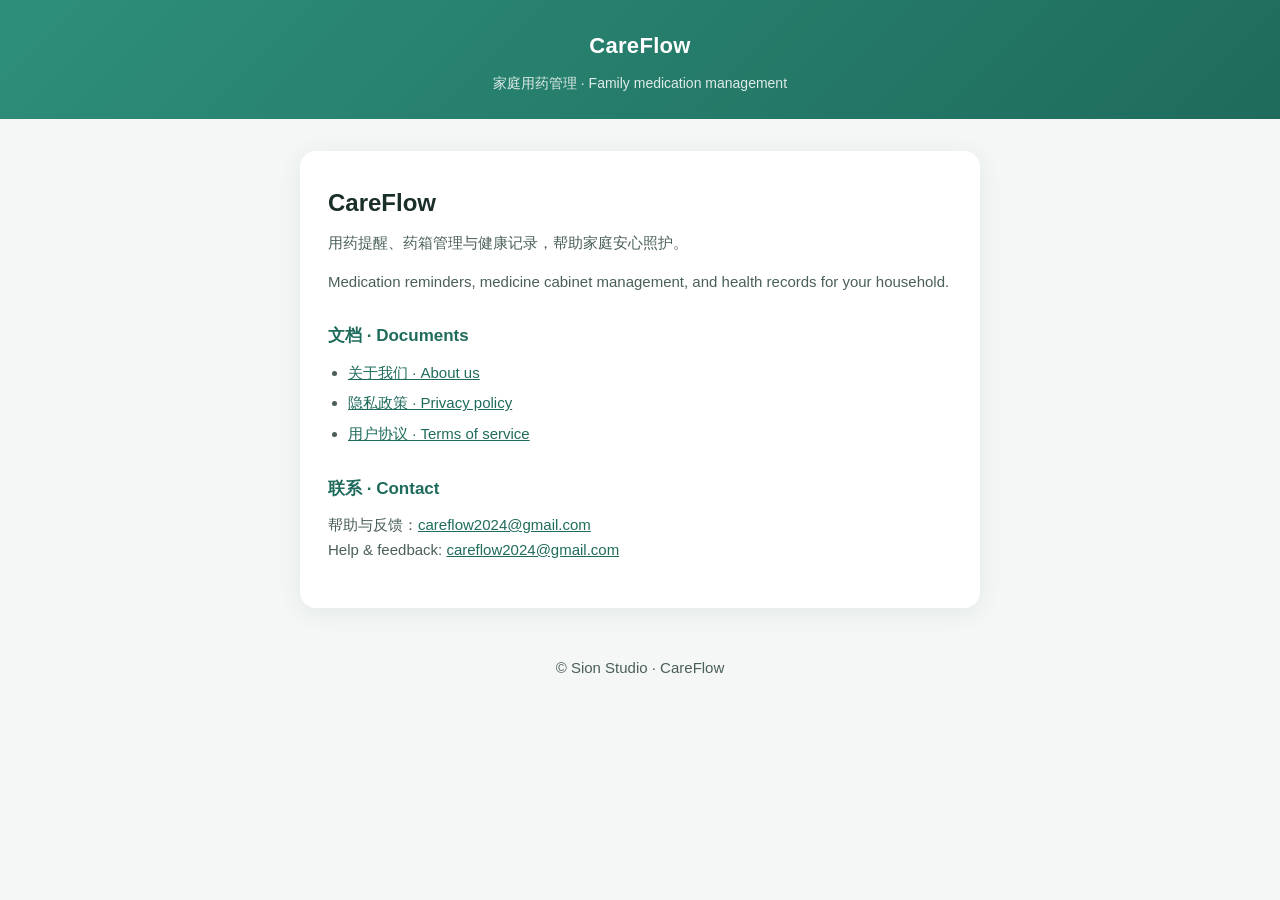
==== index.html @ 72efefa8 "Update CareFlow site" ====
<!DOCTYPE html>
<html lang="zh-CN">
<head>
  <meta charset="utf-8" />
  <meta name="viewport" content="width=device-width, initial-scale=1" />
  <title>CareFlow</title>
  <link rel="stylesheet" href="/styles.css" />
</head>
<body>
  <header>
    <a href="/">
      <div class="brand">CareFlow</div>
      <p class="tagline">家庭用药管理 · Family medication management</p>
    </a>
  </header>

  <main>
    <div class="card">
      <h1>CareFlow</h1>
      <p>用药提醒、药箱管理与健康记录，帮助家庭安心照护。</p>
      <p>Medication reminders, medicine cabinet management, and health records for your household.</p>

      <h2>文档 · Documents</h2>
      <ul>
        <li><a href="/about/">关于我们 · About us</a></li>
        <li><a href="/privacy/">隐私政策 · Privacy policy</a></li>
        <li><a href="/terms/">用户协议 · Terms of service</a></li>
      </ul>

      <h2>联系 · Contact</h2>
      <p>
        帮助与反馈：<a href="mailto:careflow2024@gmail.com">careflow2024@gmail.com</a><br />
        Help &amp; feedback: <a href="mailto:careflow2024@gmail.com">careflow2024@gmail.com</a>
      </p>
    </div>
  </main>

  <footer>
    <p>© Sion Studio · CareFlow</p>
  </footer>
</body>
</html>
---- styles.css ----
:root {
  --green: #2d8f7a;
  --green-dark: #1f6b5c;
  --text: #1a2e2a;
  --text-muted: #4a5f5a;
  --text-light: #7a8f8a;
  --bg: #f4f7f6;
  --card: #ffffff;
  --border: #e8efec;
}

* {
  box-sizing: border-box;
}

body {
  margin: 0;
  font-family: -apple-system, BlinkMacSystemFont, "Segoe UI", Roboto, "Helvetica Neue", Arial, sans-serif;
  background: var(--bg);
  color: var(--text);
  line-height: 1.65;
}

a {
  color: var(--green-dark);
}

header {
  background: linear-gradient(135deg, var(--green) 0%, var(--green-dark) 100%);
  color: #fff;
  padding: 28px 20px 24px;
  text-align: center;
}

header a {
  color: #fff;
  text-decoration: none;
}

header .brand {
  font-size: 22px;
  font-weight: 700;
  letter-spacing: 0.3px;
}

header .tagline {
  margin: 8px 0 0;
  font-size: 14px;
  color: rgba(255, 255, 255, 0.85);
}

nav {
  display: flex;
  flex-wrap: wrap;
  justify-content: center;
  gap: 8px 16px;
  margin-top: 16px;
  font-size: 14px;
}

nav a {
  color: rgba(255, 255, 255, 0.92);
  text-decoration: none;
}

nav a[aria-current="page"] {
  font-weight: 600;
  text-decoration: underline;
}

main {
  max-width: 720px;
  margin: 0 auto;
  padding: 32px 20px 48px;
}

.card {
  background: var(--card);
  border-radius: 16px;
  padding: 32px 28px;
  box-shadow: 0 4px 24px rgba(26, 46, 42, 0.08);
}

h1 {
  margin: 0 0 8px;
  font-size: 24px;
  font-weight: 600;
}

.updated {
  margin: 0 0 24px;
  font-size: 13px;
  color: var(--text-light);
}

h2 {
  margin: 28px 0 10px;
  font-size: 17px;
  font-weight: 600;
  color: var(--green-dark);
}

p,
ul {
  margin: 0 0 14px;
  font-size: 15px;
  color: var(--text-muted);
}

ul {
  padding-left: 1.25rem;
}

li {
  margin-bottom: 6px;
}

.lang-divider {
  margin: 36px 0 28px;
  border: 0;
  border-top: 1px solid var(--border);
}

.lang-label {
  margin: 0 0 20px;
  font-size: 13px;
  font-weight: 600;
  letter-spacing: 0.04em;
  text-transform: uppercase;
  color: var(--text-light);
}

footer {
  max-width: 720px;
  margin: 0 auto;
  padding: 0 20px 32px;
  text-align: center;
  font-size: 12px;
  color: var(--text-light);
}

@media (max-width: 600px) {
  .card {
    padding: 24px 18px;
  }

  h1 {
    font-size: 21px;
  }
}
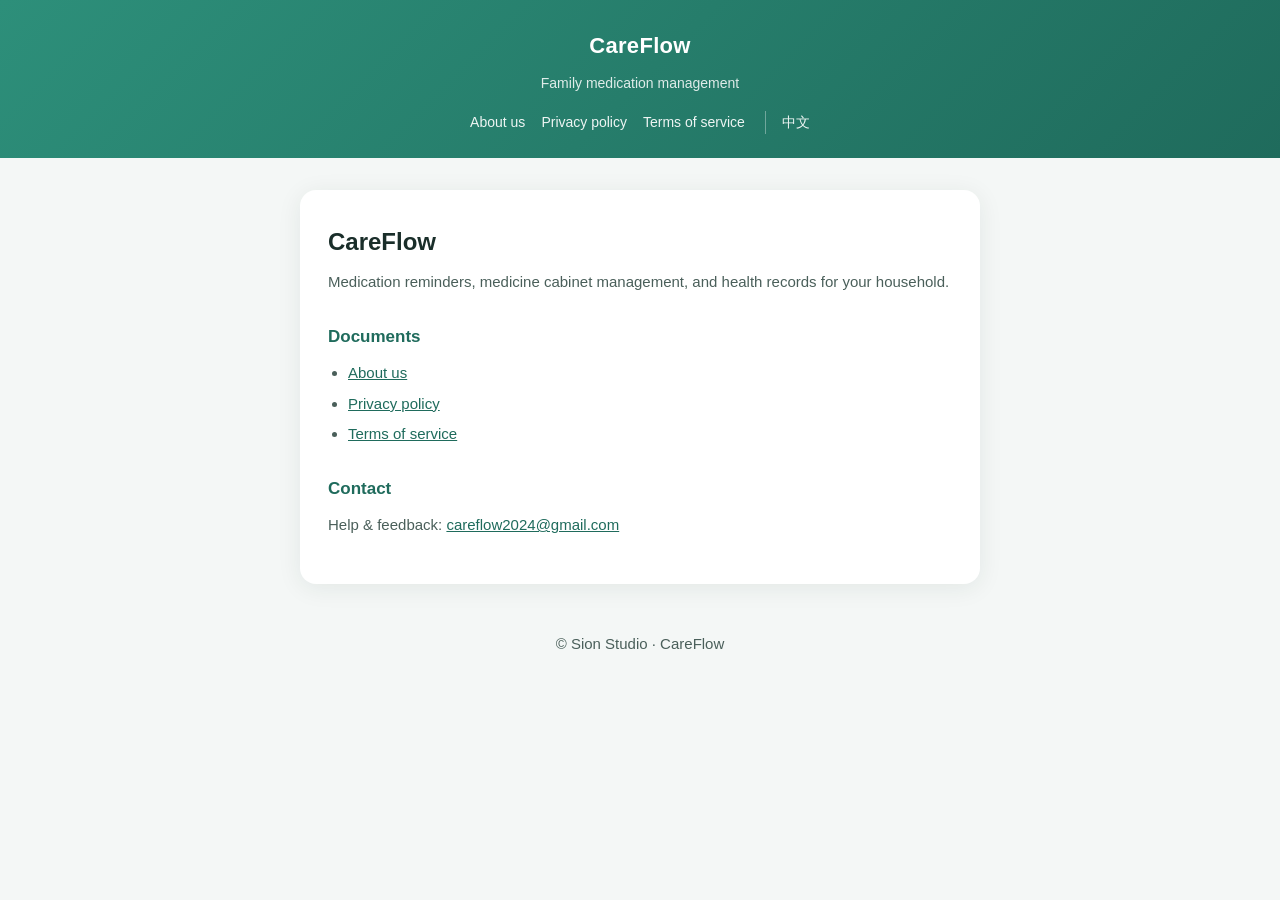
==== commit 02882475: "Update CareFlow site" ====
--- a/index.html
+++ b/index.html
@@ -1,42 +1,17 @@
 <!DOCTYPE html>
-<html lang="zh-CN">
+<html lang="en">
 <head>
   <meta charset="utf-8" />
   <meta name="viewport" content="width=device-width, initial-scale=1" />
   <title>CareFlow</title>
-  <link rel="stylesheet" href="/styles.css" />
+  <script>
+    (function () {
+      var lang = (navigator.language || navigator.userLanguage || "en").toLowerCase();
+      var prefix = lang.indexOf("zh") === 0 ? "/zh" : "/en";
+      location.replace(prefix + "/");
+    })();
+  </script>
+  <meta http-equiv="refresh" content="0; url=/en/" />
 </head>
-<body>
-  <header>
-    <a href="/">
-      <div class="brand">CareFlow</div>
-      <p class="tagline">家庭用药管理 · Family medication management</p>
-    </a>
-  </header>
-
-  <main>
-    <div class="card">
-      <h1>CareFlow</h1>
-      <p>用药提醒、药箱管理与健康记录，帮助家庭安心照护。</p>
-      <p>Medication reminders, medicine cabinet management, and health records for your household.</p>
-
-      <h2>文档 · Documents</h2>
-      <ul>
-        <li><a href="/about/">关于我们 · About us</a></li>
-        <li><a href="/privacy/">隐私政策 · Privacy policy</a></li>
-        <li><a href="/terms/">用户协议 · Terms of service</a></li>
-      </ul>
-
-      <h2>联系 · Contact</h2>
-      <p>
-        帮助与反馈：<a href="mailto:careflow2024@gmail.com">careflow2024@gmail.com</a><br />
-        Help &amp; feedback: <a href="mailto:careflow2024@gmail.com">careflow2024@gmail.com</a>
-      </p>
-    </div>
-  </main>
-
-  <footer>
-    <p>© Sion Studio · CareFlow</p>
-  </footer>
-</body>
+<body></body>
 </html>
